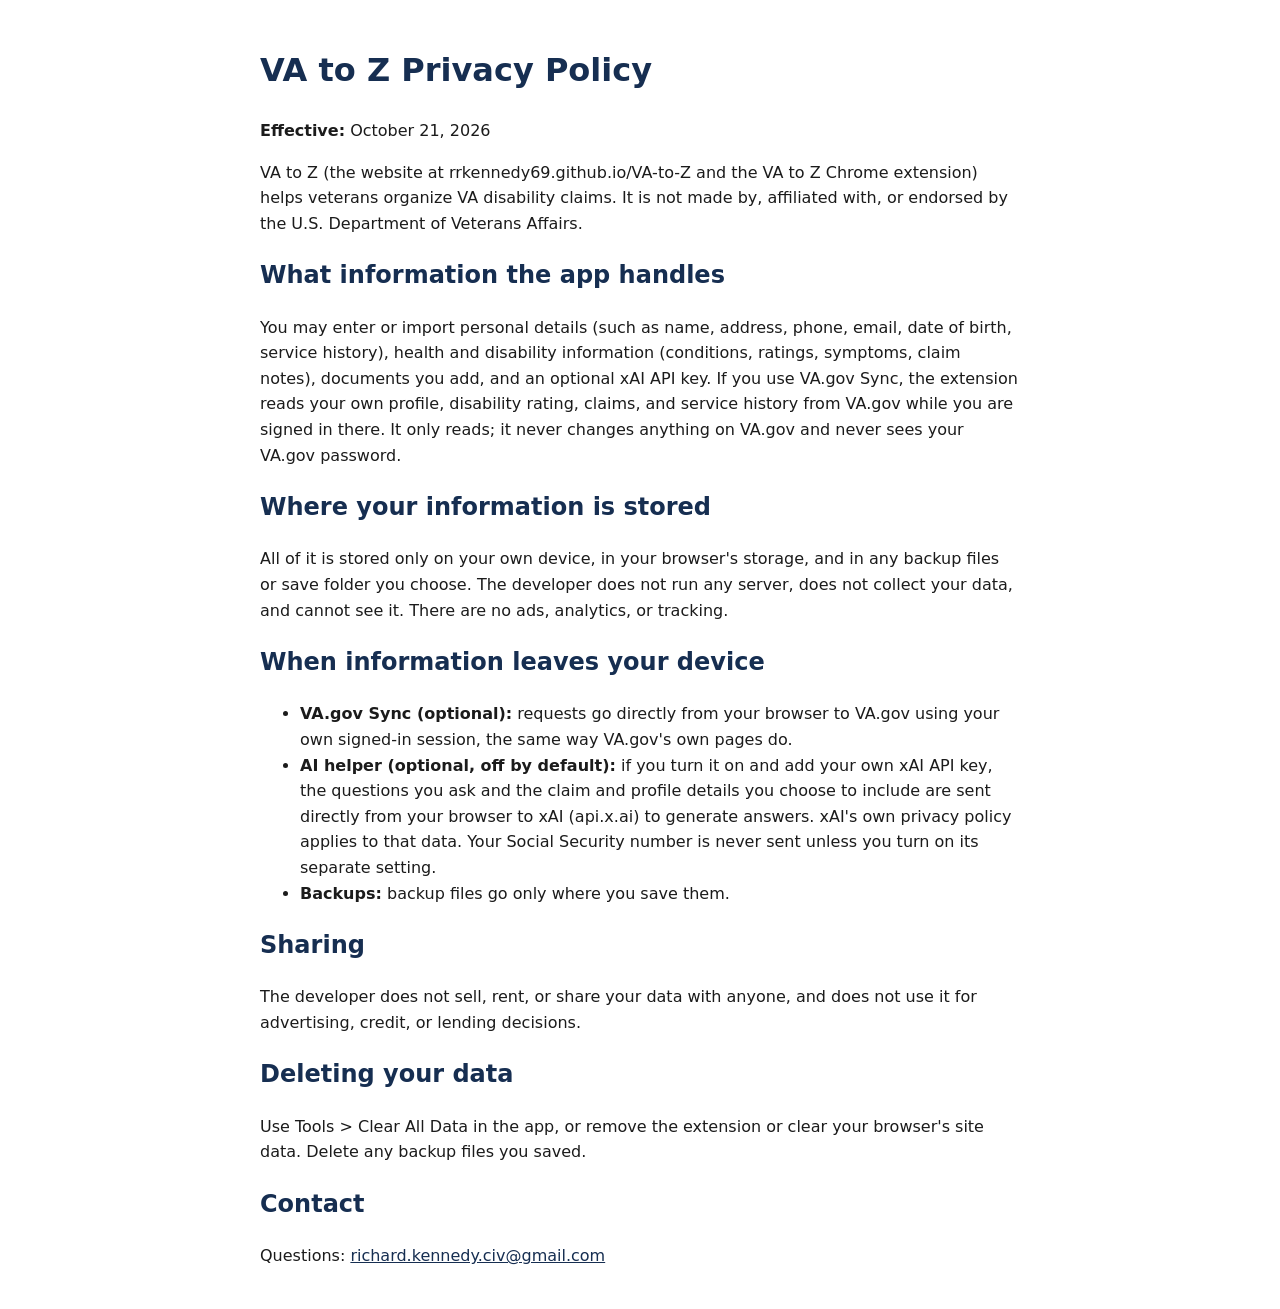
==== privacy.html @ 90263bb5 "Add the VA to Z privacy policy. Publish privacy.html at the site root and link it from the README.  " ====
<!doctype html><html lang="en"><head><meta charset="utf-8"><meta name="viewport" content="width=device-width,initial-scale=1">
<title>VA to Z Privacy Policy</title>
<style>body{font:16px/1.6 system-ui,Arial,sans-serif;max-width:760px;margin:0 auto;padding:24px;color:#1b1b1b}h1,h2{color:#162e51}a{color:#162e51}</style></head><body>
<h1>VA to Z Privacy Policy</h1>
<p><strong>Effective:</strong> October 21, 2026</p>
<p>VA to Z (the website at rrkennedy69.github.io/VA-to-Z and the VA to Z Chrome extension) helps veterans organize VA disability claims. It is not made by, affiliated with, or endorsed by the U.S. Department of Veterans Affairs.</p>
<h2>What information the app handles</h2>
<p>You may enter or import personal details (such as name, address, phone, email, date of birth, service history), health and disability information (conditions, ratings, symptoms, claim notes), documents you add, and an optional xAI API key. If you use VA.gov Sync, the extension reads your own profile, disability rating, claims, and service history from VA.gov while you are signed in there. It only reads; it never changes anything on VA.gov and never sees your VA.gov password.</p>
<h2>Where your information is stored</h2>
<p>All of it is stored only on your own device, in your browser's storage, and in any backup files or save folder you choose. The developer does not run any server, does not collect your data, and cannot see it. There are no ads, analytics, or tracking.</p>
<h2>When information leaves your device</h2>
<ul>
<li><strong>VA.gov Sync (optional):</strong> requests go directly from your browser to VA.gov using your own signed-in session, the same way VA.gov's own pages do.</li>
<li><strong>AI helper (optional, off by default):</strong> if you turn it on and add your own xAI API key, the questions you ask and the claim and profile details you choose to include are sent directly from your browser to xAI (api.x.ai) to generate answers. xAI's own privacy policy applies to that data. Your Social Security number is never sent unless you turn on its separate setting.</li>
<li><strong>Backups:</strong> backup files go only where you save them.</li>
</ul>
<h2>Sharing</h2>
<p>The developer does not sell, rent, or share your data with anyone, and does not use it for advertising, credit, or lending decisions.</p>
<h2>Deleting your data</h2>
<p>Use Tools &gt; Clear All Data in the app, or remove the extension or clear your browser's site data. Delete any backup files you saved.</p>
<h2>Contact</h2>
<p>Questions: <a href="mailto:richard.kennedy.civ@gmail.com">richard.kennedy.civ@gmail.com</a></p>
</body></html>
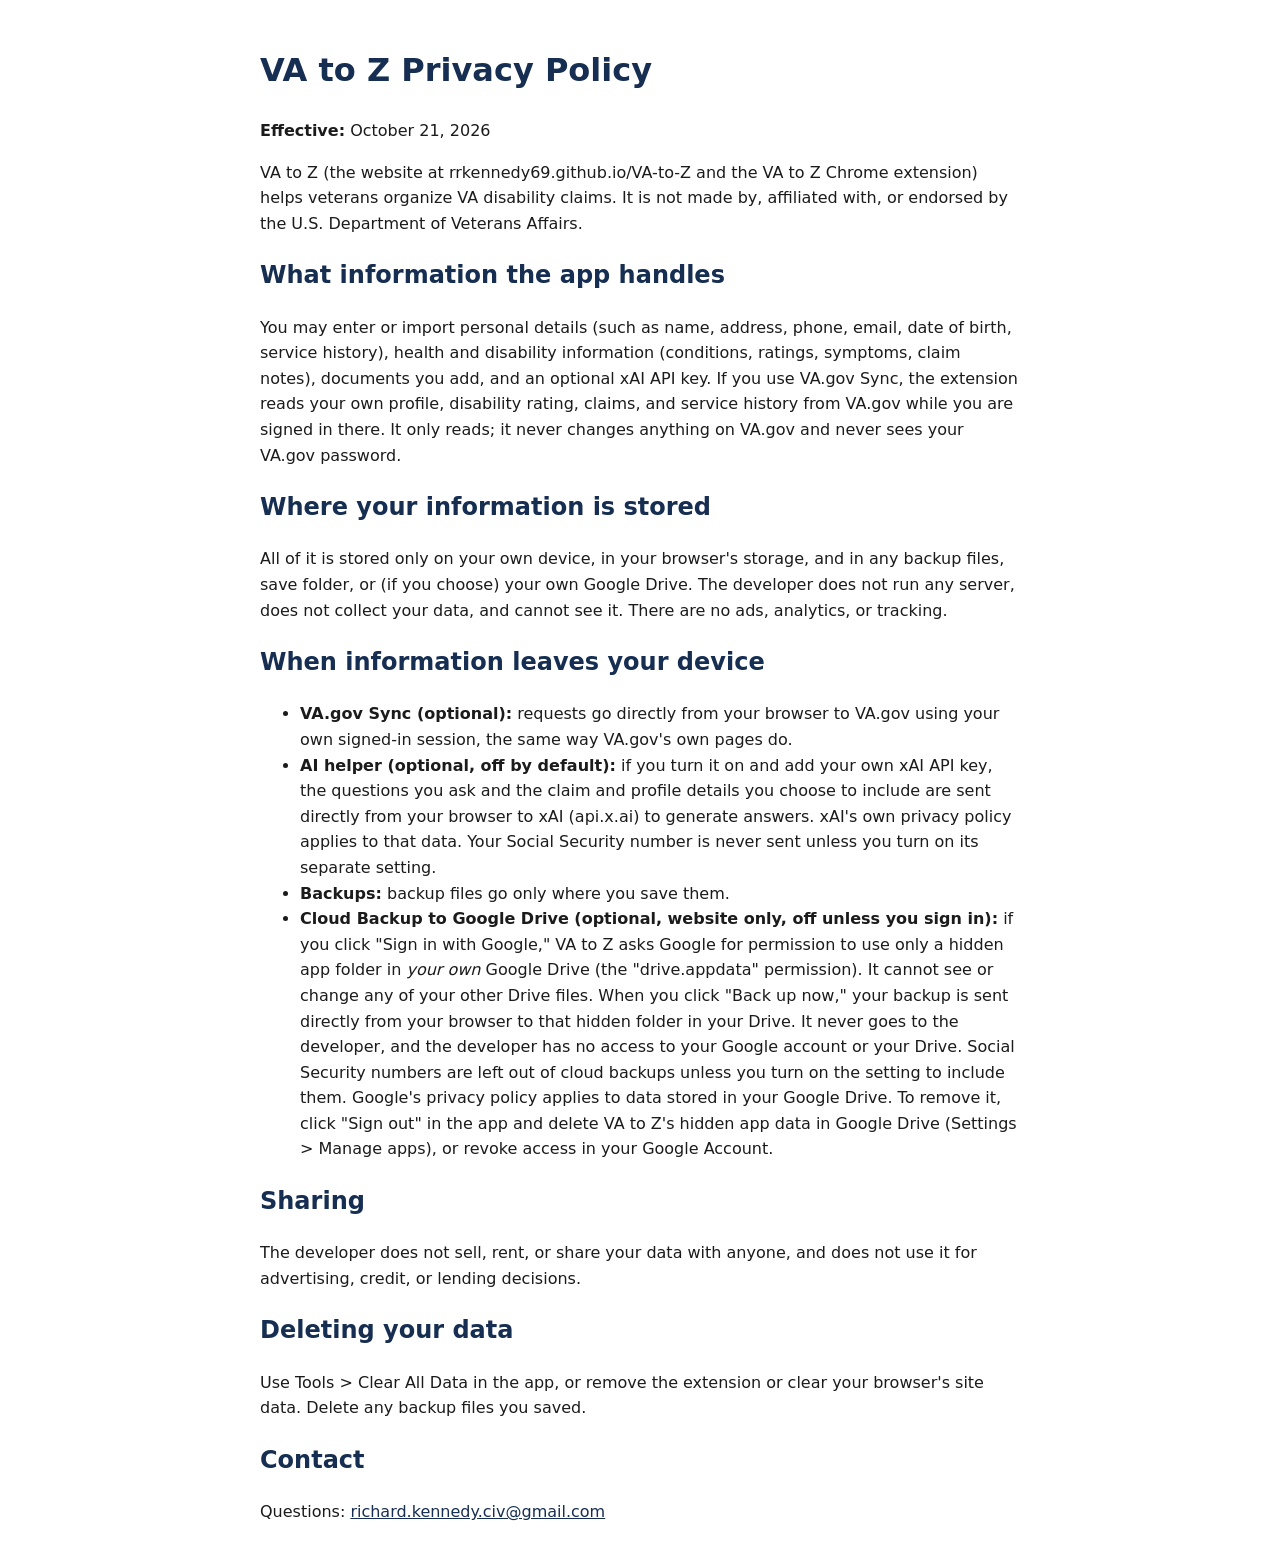
==== commit 3a00833a: "Release VA to Z 1.0.7 with optional Google Drive backup. Replace the page with the latest app, keep " ====
--- a/privacy.html
+++ b/privacy.html
@@ -7,12 +7,13 @@
 <h2>What information the app handles</h2>
 <p>You may enter or import personal details (such as name, address, phone, email, date of birth, service history), health and disability information (conditions, ratings, symptoms, claim notes), documents you add, and an optional xAI API key. If you use VA.gov Sync, the extension reads your own profile, disability rating, claims, and service history from VA.gov while you are signed in there. It only reads; it never changes anything on VA.gov and never sees your VA.gov password.</p>
 <h2>Where your information is stored</h2>
-<p>All of it is stored only on your own device, in your browser's storage, and in any backup files or save folder you choose. The developer does not run any server, does not collect your data, and cannot see it. There are no ads, analytics, or tracking.</p>
+<p>All of it is stored only on your own device, in your browser's storage, and in any backup files, save folder, or (if you choose) your own Google Drive. The developer does not run any server, does not collect your data, and cannot see it. There are no ads, analytics, or tracking.</p>
 <h2>When information leaves your device</h2>
 <ul>
 <li><strong>VA.gov Sync (optional):</strong> requests go directly from your browser to VA.gov using your own signed-in session, the same way VA.gov's own pages do.</li>
 <li><strong>AI helper (optional, off by default):</strong> if you turn it on and add your own xAI API key, the questions you ask and the claim and profile details you choose to include are sent directly from your browser to xAI (api.x.ai) to generate answers. xAI's own privacy policy applies to that data. Your Social Security number is never sent unless you turn on its separate setting.</li>
 <li><strong>Backups:</strong> backup files go only where you save them.</li>
+<li><strong>Cloud Backup to Google Drive (optional, website only, off unless you sign in):</strong> if you click "Sign in with Google," VA to Z asks Google for permission to use only a hidden app folder in <em>your own</em> Google Drive (the "drive.appdata" permission). It cannot see or change any of your other Drive files. When you click "Back up now," your backup is sent directly from your browser to that hidden folder in your Drive. It never goes to the developer, and the developer has no access to your Google account or your Drive. Social Security numbers are left out of cloud backups unless you turn on the setting to include them. Google's privacy policy applies to data stored in your Google Drive. To remove it, click "Sign out" in the app and delete VA to Z's hidden app data in Google Drive (Settings &gt; Manage apps), or revoke access in your Google Account.</li>
 </ul>
 <h2>Sharing</h2>
 <p>The developer does not sell, rent, or share your data with anyone, and does not use it for advertising, credit, or lending decisions.</p>
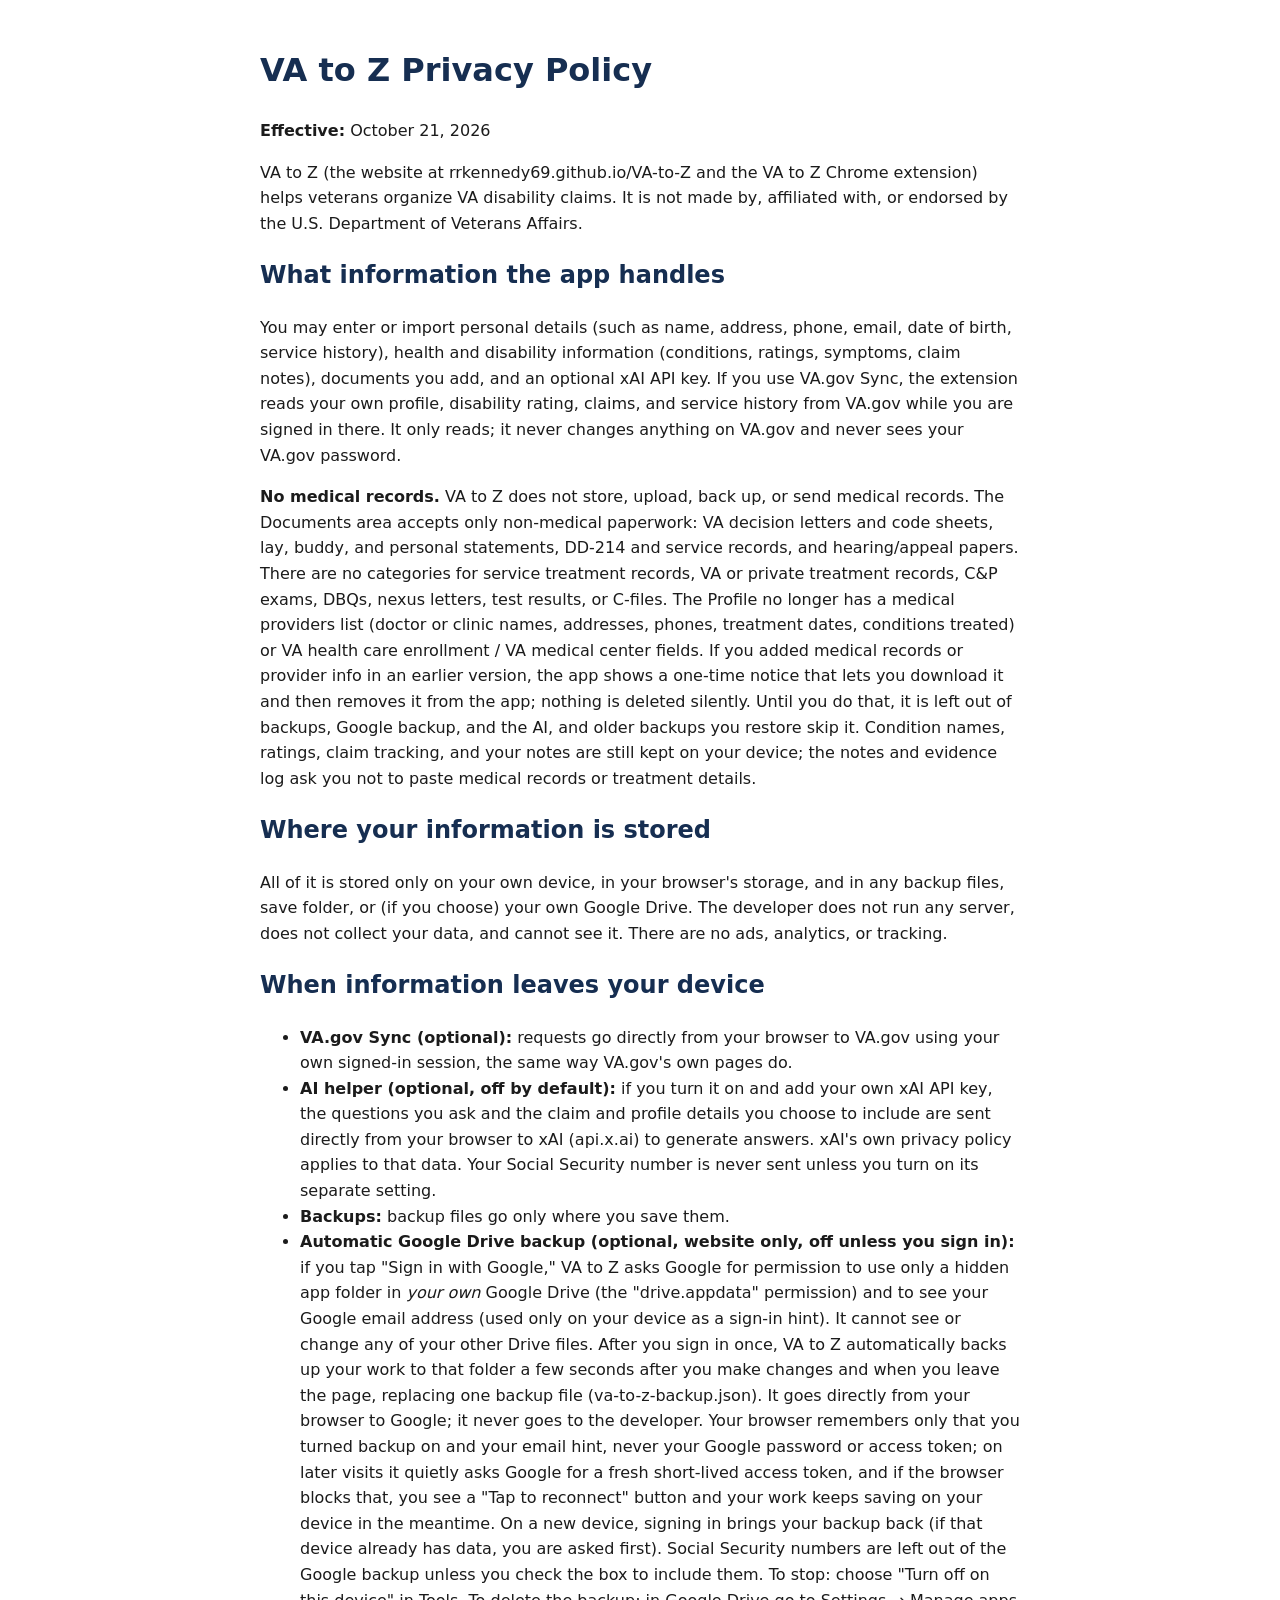
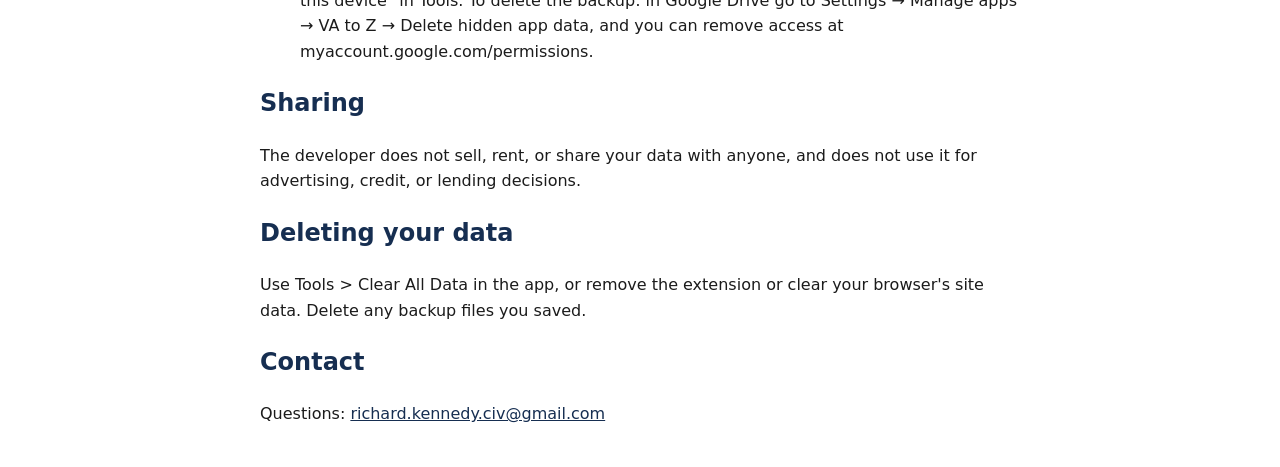
==== commit f2194122: "Release VA to Z 1.0.13. Replace the page with the latest app, keep the PWA tags and service worker r" ====
--- a/privacy.html
+++ b/privacy.html
@@ -6,6 +6,7 @@
 <p>VA to Z (the website at rrkennedy69.github.io/VA-to-Z and the VA to Z Chrome extension) helps veterans organize VA disability claims. It is not made by, affiliated with, or endorsed by the U.S. Department of Veterans Affairs.</p>
 <h2>What information the app handles</h2>
 <p>You may enter or import personal details (such as name, address, phone, email, date of birth, service history), health and disability information (conditions, ratings, symptoms, claim notes), documents you add, and an optional xAI API key. If you use VA.gov Sync, the extension reads your own profile, disability rating, claims, and service history from VA.gov while you are signed in there. It only reads; it never changes anything on VA.gov and never sees your VA.gov password.</p>
+<p><strong>No medical records.</strong> VA to Z does not store, upload, back up, or send medical records. The Documents area accepts only non-medical paperwork: VA decision letters and code sheets, lay, buddy, and personal statements, DD-214 and service records, and hearing/appeal papers. There are no categories for service treatment records, VA or private treatment records, C&amp;P exams, DBQs, nexus letters, test results, or C-files. The Profile no longer has a medical providers list (doctor or clinic names, addresses, phones, treatment dates, conditions treated) or VA health care enrollment / VA medical center fields. If you added medical records or provider info in an earlier version, the app shows a one-time notice that lets you download it and then removes it from the app; nothing is deleted silently. Until you do that, it is left out of backups, Google backup, and the AI, and older backups you restore skip it. Condition names, ratings, claim tracking, and your notes are still kept on your device; the notes and evidence log ask you not to paste medical records or treatment details.</p>
 <h2>Where your information is stored</h2>
 <p>All of it is stored only on your own device, in your browser's storage, and in any backup files, save folder, or (if you choose) your own Google Drive. The developer does not run any server, does not collect your data, and cannot see it. There are no ads, analytics, or tracking.</p>
 <h2>When information leaves your device</h2>
@@ -13,7 +14,7 @@
 <li><strong>VA.gov Sync (optional):</strong> requests go directly from your browser to VA.gov using your own signed-in session, the same way VA.gov's own pages do.</li>
 <li><strong>AI helper (optional, off by default):</strong> if you turn it on and add your own xAI API key, the questions you ask and the claim and profile details you choose to include are sent directly from your browser to xAI (api.x.ai) to generate answers. xAI's own privacy policy applies to that data. Your Social Security number is never sent unless you turn on its separate setting.</li>
 <li><strong>Backups:</strong> backup files go only where you save them.</li>
-<li><strong>Cloud Backup to Google Drive (optional, website only, off unless you sign in):</strong> if you click "Sign in with Google," VA to Z asks Google for permission to use only a hidden app folder in <em>your own</em> Google Drive (the "drive.appdata" permission). It cannot see or change any of your other Drive files. When you click "Back up now," your backup is sent directly from your browser to that hidden folder in your Drive. It never goes to the developer, and the developer has no access to your Google account or your Drive. Social Security numbers are left out of cloud backups unless you turn on the setting to include them. Google's privacy policy applies to data stored in your Google Drive. To remove it, click "Sign out" in the app and delete VA to Z's hidden app data in Google Drive (Settings &gt; Manage apps), or revoke access in your Google Account.</li>
+<li><strong>Automatic Google Drive backup (optional, website only, off unless you sign in):</strong> if you tap "Sign in with Google," VA to Z asks Google for permission to use only a hidden app folder in <em>your own</em> Google Drive (the "drive.appdata" permission) and to see your Google email address (used only on your device as a sign-in hint). It cannot see or change any of your other Drive files. After you sign in once, VA to Z automatically backs up your work to that folder a few seconds after you make changes and when you leave the page, replacing one backup file (va-to-z-backup.json). It goes directly from your browser to Google; it never goes to the developer. Your browser remembers only that you turned backup on and your email hint, never your Google password or access token; on later visits it quietly asks Google for a fresh short-lived access token, and if the browser blocks that, you see a "Tap to reconnect" button and your work keeps saving on your device in the meantime. On a new device, signing in brings your backup back (if that device already has data, you are asked first). Social Security numbers are left out of the Google backup unless you check the box to include them. To stop: choose "Turn off on this device" in Tools. To delete the backup: in Google Drive go to Settings &rarr; Manage apps &rarr; VA to Z &rarr; Delete hidden app data, and you can remove access at myaccount.google.com/permissions.</li>
 </ul>
 <h2>Sharing</h2>
 <p>The developer does not sell, rent, or share your data with anyone, and does not use it for advertising, credit, or lending decisions.</p>
